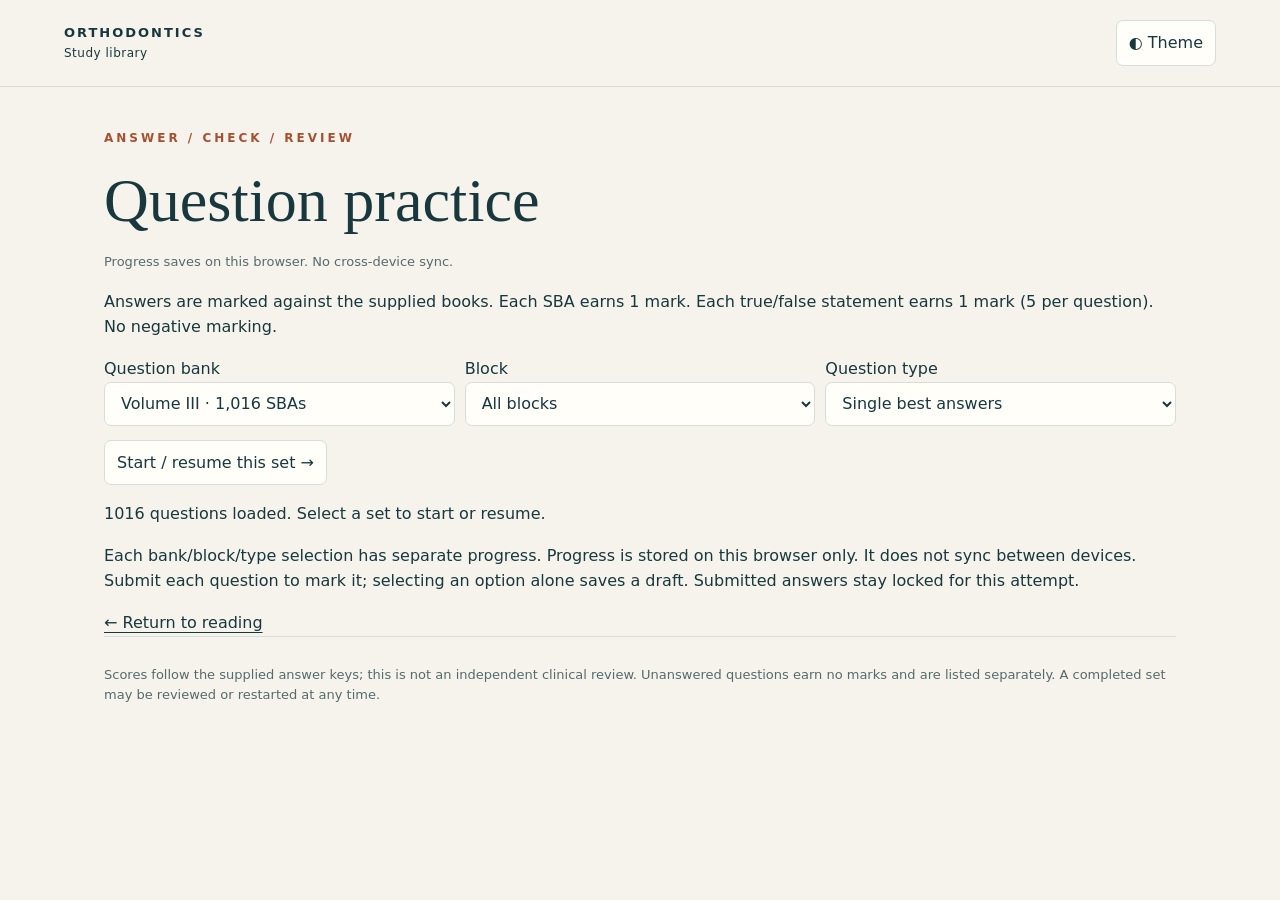
==== quiz.html @ 8028c9a7 "Add files via upload" ====
<!doctype html><html lang="en"><head><meta charset="utf-8"><meta name="viewport" content="width=device-width,initial-scale=1"><title>Orthodontics • Question practice</title><link rel="stylesheet" href="style.css?v=3"><link rel="stylesheet" href="quiz.css?v=3"><script defer src="quiz-engine.js?v=3"></script><script defer src="quiz.js?v=3"></script></head><body><header><a class="brand" href="index.html">ORTHODONTICS <span>Study library</span></a><button id="theme" aria-label="Toggle dark mode">◐ Theme</button></header><main><p class="eyebrow">ANSWER / CHECK / REVIEW</p><h1>Question practice</h1><p id="save-status" role="status"></p><p id="warning" role="alert" hidden></p><section id="setup"><p>Answers are marked against the supplied books. Each SBA earns 1 mark. Each true/false statement earns 1 mark (5 per question). No negative marking.</p><div class="tools"><label for="bank">Question bank<select id="bank"><option value="volume-3">Volume III · 1,016 SBAs</option><option value="volume-4">Volume IV · 768 SBAs + 255 true/false</option></select></label><label for="block">Block<select id="block"><option value="all">All blocks</option></select></label><label for="type">Question type<select id="type"><option value="sba">Single best answers</option><option value="all">All question types</option><option value="tf">True/false only</option></select></label></div><button id="start">Start / resume this set →</button><p id="setup-message" role="status"></p><p>Each bank/block/type selection has separate progress. Progress is stored on this browser only. It does not sync between devices. Submit each question to mark it; selecting an option alone saves a draft. Submitted answers stay locked for this attempt.</p><a href="index.html">← Return to reading</a></section><section id="practice" hidden><div class="toolbar"><button id="sets">← Choose set</button><button id="results">Results / review</button><button id="export">Download progress backup</button></div><h2 id="set-title"></h2><div id="metrics" aria-live="polite"></div><progress id="progress" max="100" value="0" aria-label="Question completion"></progress><div id="question-view"><div class="pagebar"><button id="previous">← Previous</button><label>Question in set <input id="position" type="number" min="1"></label><button id="jump">Go</button><span id="position-total"></span><button id="next">Next →</button></div><article><p id="question-label" class="eyebrow"></p><h2 id="stem"></h2><form id="answer-form"><div id="options"></div><button id="submit">Submit answer</button></form><div id="feedback" aria-live="polite"></div><div class="tools"><a id="source" target="_blank" rel="noopener">Source question ↗</a><a id="explanation-source" target="_blank" rel="noopener" hidden>Source explanation ↗</a></div></article><div class="tools"><button id="unanswered">Next unanswered →</button><button id="finish">Finish / view results</button></div><p id="message" role="status"></p></div><section id="review" hidden><h2>Results and review</h2><p id="review-summary"></p><div class="tools"><button id="back-question">Return to questions</button><select id="review-filter" aria-label="Review filter"><option value="all">All questions</option><option value="incorrect">Incorrect / partly correct</option><option value="unanswered">Unanswered / drafts</option><option value="correct">Fully correct</option></select><button id="new-attempt">New attempt for this set</button></div><div id="reset-confirm" hidden><p>This clears the saved answers for this set only. Download a backup first if you want to keep them.</p><button id="reset-yes">Clear this set and start again</button><button id="reset-no">Cancel</button></div><div id="review-list"></div></section></section><footer>Scores follow the supplied answer keys; this is not an independent clinical review. Unanswered questions earn no marks and are listed separately. A completed set may be reviewed or restarted at any time.</footer></main></body></html>
---- style.css ----
:root{--bg:#f5f3ec;--paper:#fffef9;--ink:#18383d;--muted:#566b6c;--line:#d5ded9;--accent:#a55131;--fs:19px}*{box-sizing:border-box}body{margin:0;background:var(--bg);color:var(--ink);font-family:system-ui,-apple-system,sans-serif;line-height:1.6}body.dark{--bg:#15272a;--paper:#203438;--ink:#e4ece7;--muted:#b1c5c4;--line:#41585b;--accent:#ffb18e}header{padding:20px 5%;display:flex;justify-content:space-between;align-items:center;border-bottom:1px solid var(--line)}a{color:inherit;text-underline-offset:4px}.brand{text-decoration:none;letter-spacing:2px;font-size:13px;font-weight:800}.brand span{display:block;font-size:12px;font-weight:400;letter-spacing:.5px}main{max-width:1120px;margin:auto;padding:30px 24px}.hero{padding:40px 0 52px}.eyebrow{letter-spacing:3px;font-size:12px;color:var(--accent);font-weight:750}h1{font-family:Georgia,serif;font-size:clamp(36px,6vw,62px);line-height:1.1;font-weight:400;margin:18px 0}.hero p:not(.eyebrow),footer,#hint{color:var(--muted)}.cards{display:grid;grid-template-columns:repeat(2,1fr);gap:18px}.card{background:var(--paper);border:1px solid var(--line);padding:28px;text-decoration:none;border-radius:12px}.card:hover{border-color:var(--accent)}.card .number{color:var(--accent);font-family:Georgia,serif;font-size:34px}.card h2{font-size:23px;line-height:1.3;margin:14px 0}.card p{color:var(--muted)}.card strong{font-size:14px}button,select,input{font:inherit;color:var(--ink);background:var(--paper);border:1px solid var(--line);border-radius:7px;padding:9px 12px;min-height:44px}button,a,select{touch-action:manipulation}button{cursor:pointer}button:disabled{opacity:.4;cursor:default}button:focus-visible,a:focus-visible,input:focus-visible,select:focus-visible{outline:3px solid var(--accent);outline-offset:3px}.saved{margin:36px 0}footer{padding:28px 0;font-size:13px;border-top:1px solid var(--line)}#reader{max-width:1000px}.toolbar,.tools,.pagebar{display:flex;align-items:center;gap:10px;margin-bottom:14px;flex-wrap:wrap}.toolbar select{flex:1;min-width:180px}.tools select{flex:1;min-width:180px;max-width:100%}.tools a{padding:9px}.pagebar{justify-content:space-between;margin:20px 0}#page{width:80px}#searchform{display:flex;gap:10px}#query{flex:1;min-width:0}#hint{font-size:12px}article{background:var(--paper);border:1px solid var(--line);border-radius:12px;padding:clamp(18px,4vw,46px);font-size:var(--fs);overflow-wrap:anywhere}article p{white-space:pre-line;margin:0 0 1.1em}article img{display:block;width:100%;height:auto}article.original{padding:0;background:white;overflow:hidden}#results{max-height:340px;overflow:auto}#results a,.saved a{display:block;padding:10px;border-bottom:1px solid var(--line)}#status{font-size:13px;color:var(--muted);padding:8px}#bottomnext{display:block;margin:20px auto}body.dark article.original{background:white} [hidden]{display:none!important}@media(max-width:600px){main{padding:18px 14px}.cards{grid-template-columns:1fr}.hero{padding:22px 0 30px}.card{padding:22px}header{padding:14px}.toolbar a{width:100%}.toolbar select{width:70%;min-width:0;font-size:14px}.tools select{width:100%;flex-basis:100%}.pagebar{gap:5px;font-size:13px}.pagebar button{padding:8px}#page{width:61px}article{line-height:1.7}#theme{font-size:13px}}

.practice-link{display:inline-block;padding:14px 20px;border-radius:8px;background:var(--ink);color:var(--bg);text-decoration:none;font-weight:650;margin-bottom:20px}
---- quiz.css ----
label select{display:block;max-width:100%;width:100%}#setup .tools>label{flex:1;min-width:210px}#practice h2{font-size:22px}#metrics{display:grid;grid-template-columns:repeat(3,1fr);gap:10px}#metrics div{background:var(--paper);border:1px solid var(--line);padding:15px;border-radius:8px}#metrics strong{display:block;font-size:24px}progress{width:100%;height:18px;margin:18px 0;accent-color:var(--accent)}.option{display:flex;align-items:flex-start;gap:12px;border:1px solid var(--line);border-radius:8px;padding:14px;margin:10px 0;cursor:pointer}.option input{min-height:24px;width:24px;flex-shrink:0;margin-top:4px;accent-color:var(--accent)}.option:has(input:checked){border-color:var(--accent);background:var(--bg)}fieldset{border:1px solid var(--line);border-radius:8px;margin:12px 0;padding:14px}fieldset label{display:inline-flex;align-items:center;gap:8px;margin-right:20px;min-height:44px}fieldset input{width:22px;min-height:22px}#feedback{border-top:1px solid var(--line);margin-top:18px;padding-top:12px}#feedback:empty{display:none}#review-list button{display:block;width:100%;text-align:left;margin:8px 0}#position{width:85px}#warning{background:#fff0dc;color:#693300;padding:14px;border:1px solid #b67a32;border-radius:8px}#save-status{font-size:13px;color:var(--muted)}#stem{line-height:1.5;font-weight:500}#reset-confirm{padding:18px;border:2px solid var(--accent);margin:16px 0}#review-list{max-height:65vh;overflow:auto}#practice .tools{margin-top:18px}#message:empty{display:none}@media(max-width:600px){#metrics{grid-template-columns:1fr}#metrics div{padding:10px}#metrics strong{display:inline;font-size:20px;margin-right:8px}.option{padding:12px}fieldset{padding:10px}#practice .pagebar{font-size:12px}#position{width:60px}#question-view article{padding:16px}}
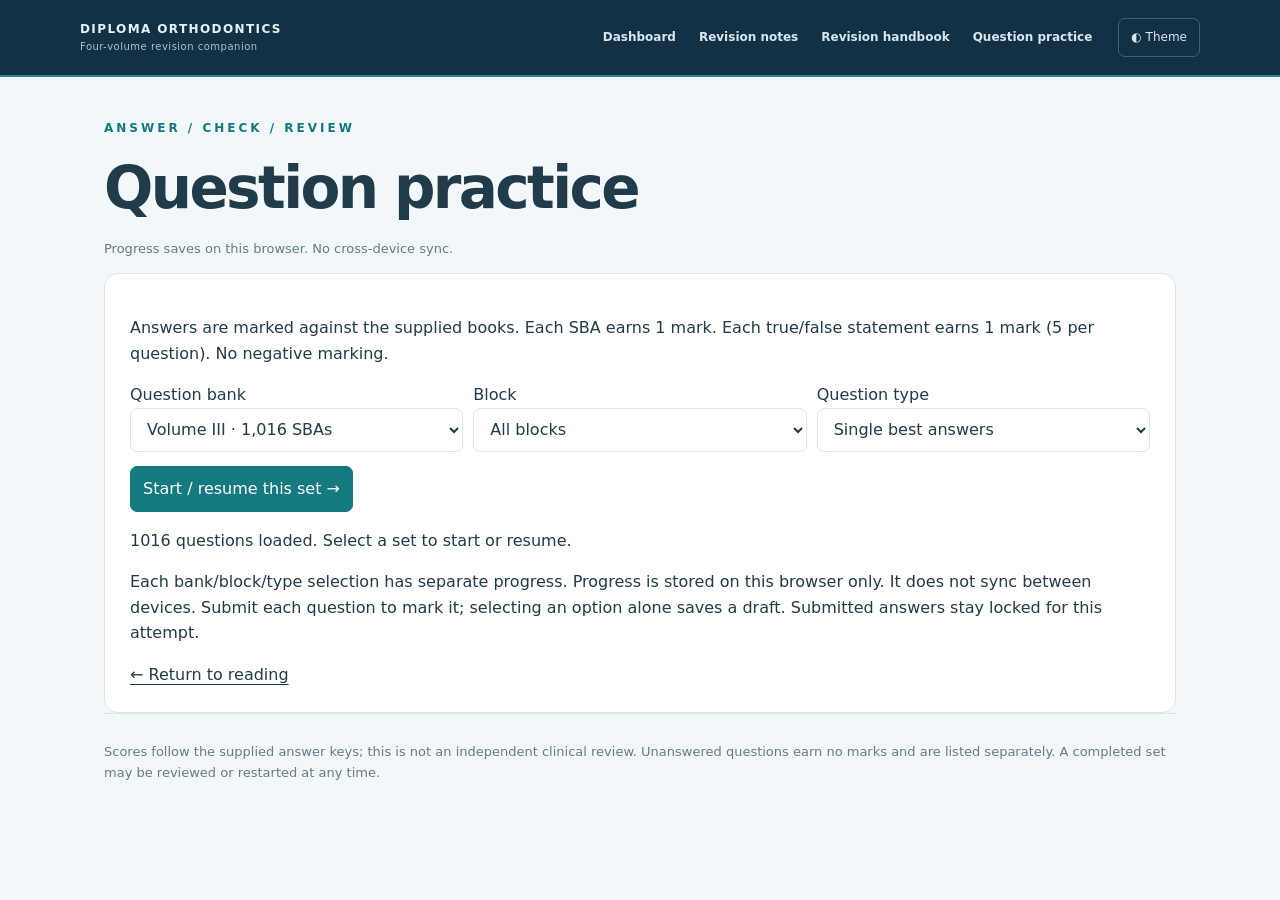
==== commit e9f4a808: "Add files via upload" ====
--- a/quiz.html
+++ b/quiz.html
@@ -1 +1 @@
-<!doctype html><html lang="en"><head><meta charset="utf-8"><meta name="viewport" content="width=device-width,initial-scale=1"><title>Orthodontics • Question practice</title><link rel="stylesheet" href="style.css?v=3"><link rel="stylesheet" href="quiz.css?v=3"><script defer src="quiz-engine.js?v=3"></script><script defer src="quiz.js?v=3"></script></head><body><header><a class="brand" href="index.html">ORTHODONTICS <span>Study library</span></a><button id="theme" aria-label="Toggle dark mode">◐ Theme</button></header><main><p class="eyebrow">ANSWER / CHECK / REVIEW</p><h1>Question practice</h1><p id="save-status" role="status"></p><p id="warning" role="alert" hidden></p><section id="setup"><p>Answers are marked against the supplied books. Each SBA earns 1 mark. Each true/false statement earns 1 mark (5 per question). No negative marking.</p><div class="tools"><label for="bank">Question bank<select id="bank"><option value="volume-3">Volume III · 1,016 SBAs</option><option value="volume-4">Volume IV · 768 SBAs + 255 true/false</option></select></label><label for="block">Block<select id="block"><option value="all">All blocks</option></select></label><label for="type">Question type<select id="type"><option value="sba">Single best answers</option><option value="all">All question types</option><option value="tf">True/false only</option></select></label></div><button id="start">Start / resume this set →</button><p id="setup-message" role="status"></p><p>Each bank/block/type selection has separate progress. Progress is stored on this browser only. It does not sync between devices. Submit each question to mark it; selecting an option alone saves a draft. Submitted answers stay locked for this attempt.</p><a href="index.html">← Return to reading</a></section><section id="practice" hidden><div class="toolbar"><button id="sets">← Choose set</button><button id="results">Results / review</button><button id="export">Download progress backup</button></div><h2 id="set-title"></h2><div id="metrics" aria-live="polite"></div><progress id="progress" max="100" value="0" aria-label="Question completion"></progress><div id="question-view"><div class="pagebar"><button id="previous">← Previous</button><label>Question in set <input id="position" type="number" min="1"></label><button id="jump">Go</button><span id="position-total"></span><button id="next">Next →</button></div><article><p id="question-label" class="eyebrow"></p><h2 id="stem"></h2><form id="answer-form"><div id="options"></div><button id="submit">Submit answer</button></form><div id="feedback" aria-live="polite"></div><div class="tools"><a id="source" target="_blank" rel="noopener">Source question ↗</a><a id="explanation-source" target="_blank" rel="noopener" hidden>Source explanation ↗</a></div></article><div class="tools"><button id="unanswered">Next unanswered →</button><button id="finish">Finish / view results</button></div><p id="message" role="status"></p></div><section id="review" hidden><h2>Results and review</h2><p id="review-summary"></p><div class="tools"><button id="back-question">Return to questions</button><select id="review-filter" aria-label="Review filter"><option value="all">All questions</option><option value="incorrect">Incorrect / partly correct</option><option value="unanswered">Unanswered / drafts</option><option value="correct">Fully correct</option></select><button id="new-attempt">New attempt for this set</button></div><div id="reset-confirm" hidden><p>This clears the saved answers for this set only. Download a backup first if you want to keep them.</p><button id="reset-yes">Clear this set and start again</button><button id="reset-no">Cancel</button></div><div id="review-list"></div></section></section><footer>Scores follow the supplied answer keys; this is not an independent clinical review. Unanswered questions earn no marks and are listed separately. A completed set may be reviewed or restarted at any time.</footer></main></body></html>
+<!doctype html><html lang="en"><head><meta charset="utf-8"><meta name="viewport" content="width=device-width,initial-scale=1"><title>Orthodontics • Question practice</title><link rel="stylesheet" href="style.css?v=4"><link rel="stylesheet" href="quiz.css?v=4"><script defer src="quiz-engine.js?v=4"></script><script defer src="quiz.js?v=4"></script></head><body><header><a class="brand" href="index.html">DIPLOMA ORTHODONTICS <span>Four-volume revision companion</span></a><nav aria-label="Main navigation"><a href="index.html#home">Dashboard</a><a href="index.html#volume-1/1">Revision notes</a><a href="index.html#volume-2/1">Revision handbook</a><a href="quiz.html">Question practice</a></nav><button id="theme" aria-label="Toggle dark mode">◐ Theme</button></header><main><p class="eyebrow">ANSWER / CHECK / REVIEW</p><h1>Question practice</h1><p id="save-status" role="status"></p><p id="warning" role="alert" hidden></p><section id="setup"><p>Answers are marked against the supplied books. Each SBA earns 1 mark. Each true/false statement earns 1 mark (5 per question). No negative marking.</p><div class="tools"><label for="bank">Question bank<select id="bank"><option value="volume-3">Volume III · 1,016 SBAs</option><option value="volume-4">Volume IV · 768 SBAs + 255 true/false</option></select></label><label for="block">Block<select id="block"><option value="all">All blocks</option></select></label><label for="type">Question type<select id="type"><option value="sba">Single best answers</option><option value="all">All question types</option><option value="tf">True/false only</option></select></label></div><button id="start">Start / resume this set →</button><p id="setup-message" role="status"></p><p>Each bank/block/type selection has separate progress. Progress is stored on this browser only. It does not sync between devices. Submit each question to mark it; selecting an option alone saves a draft. Submitted answers stay locked for this attempt.</p><a href="index.html">← Return to reading</a></section><section id="practice" hidden><div class="toolbar"><button id="sets">← Choose set</button><button id="results">Results / review</button><button id="export">Download progress backup</button></div><h2 id="set-title"></h2><div id="metrics" aria-live="polite"></div><progress id="progress" max="100" value="0" aria-label="Question completion"></progress><div id="question-view"><div class="pagebar"><button id="previous">← Previous</button><label>Question in set <input id="position" type="number" min="1"></label><button id="jump">Go</button><span id="position-total"></span><button id="next">Next →</button></div><article><p id="question-label" class="eyebrow"></p><h2 id="stem"></h2><form id="answer-form"><div id="options"></div><button id="submit">Submit answer</button></form><div id="feedback" aria-live="polite"></div><div class="tools"><a id="source" target="_blank" rel="noopener">Source question ↗</a><a id="explanation-source" target="_blank" rel="noopener" hidden>Source explanation ↗</a></div></article><div class="tools"><button id="unanswered">Next unanswered →</button><button id="finish">Finish / view results</button></div><p id="message" role="status"></p></div><section id="review" hidden><h2>Results and review</h2><p id="review-summary"></p><div class="tools"><button id="back-question">Return to questions</button><select id="review-filter" aria-label="Review filter"><option value="all">All questions</option><option value="incorrect">Incorrect / partly correct</option><option value="unanswered">Unanswered / drafts</option><option value="correct">Fully correct</option></select><button id="new-attempt">New attempt for this set</button></div><div id="reset-confirm" hidden><p>This clears the saved answers for this set only. Download a backup first if you want to keep them.</p><button id="reset-yes">Clear this set and start again</button><button id="reset-no">Cancel</button></div><div id="review-list"></div></section></section><footer>Scores follow the supplied answer keys; this is not an independent clinical review. Unanswered questions earn no marks and are listed separately. A completed set may be reviewed or restarted at any time.</footer></main></body></html>
--- a/style.css
+++ b/style.css
@@ -1,3 +1,6 @@
 :root{--bg:#f5f3ec;--paper:#fffef9;--ink:#18383d;--muted:#566b6c;--line:#d5ded9;--accent:#a55131;--fs:19px}*{box-sizing:border-box}body{margin:0;background:var(--bg);color:var(--ink);font-family:system-ui,-apple-system,sans-serif;line-height:1.6}body.dark{--bg:#15272a;--paper:#203438;--ink:#e4ece7;--muted:#b1c5c4;--line:#41585b;--accent:#ffb18e}header{padding:20px 5%;display:flex;justify-content:space-between;align-items:center;border-bottom:1px solid var(--line)}a{color:inherit;text-underline-offset:4px}.brand{text-decoration:none;letter-spacing:2px;font-size:13px;font-weight:800}.brand span{display:block;font-size:12px;font-weight:400;letter-spacing:.5px}main{max-width:1120px;margin:auto;padding:30px 24px}.hero{padding:40px 0 52px}.eyebrow{letter-spacing:3px;font-size:12px;color:var(--accent);font-weight:750}h1{font-family:Georgia,serif;font-size:clamp(36px,6vw,62px);line-height:1.1;font-weight:400;margin:18px 0}.hero p:not(.eyebrow),footer,#hint{color:var(--muted)}.cards{display:grid;grid-template-columns:repeat(2,1fr);gap:18px}.card{background:var(--paper);border:1px solid var(--line);padding:28px;text-decoration:none;border-radius:12px}.card:hover{border-color:var(--accent)}.card .number{color:var(--accent);font-family:Georgia,serif;font-size:34px}.card h2{font-size:23px;line-height:1.3;margin:14px 0}.card p{color:var(--muted)}.card strong{font-size:14px}button,select,input{font:inherit;color:var(--ink);background:var(--paper);border:1px solid var(--line);border-radius:7px;padding:9px 12px;min-height:44px}button,a,select{touch-action:manipulation}button{cursor:pointer}button:disabled{opacity:.4;cursor:default}button:focus-visible,a:focus-visible,input:focus-visible,select:focus-visible{outline:3px solid var(--accent);outline-offset:3px}.saved{margin:36px 0}footer{padding:28px 0;font-size:13px;border-top:1px solid var(--line)}#reader{max-width:1000px}.toolbar,.tools,.pagebar{display:flex;align-items:center;gap:10px;margin-bottom:14px;flex-wrap:wrap}.toolbar select{flex:1;min-width:180px}.tools select{flex:1;min-width:180px;max-width:100%}.tools a{padding:9px}.pagebar{justify-content:space-between;margin:20px 0}#page{width:80px}#searchform{display:flex;gap:10px}#query{flex:1;min-width:0}#hint{font-size:12px}article{background:var(--paper);border:1px solid var(--line);border-radius:12px;padding:clamp(18px,4vw,46px);font-size:var(--fs);overflow-wrap:anywhere}article p{white-space:pre-line;margin:0 0 1.1em}article img{display:block;width:100%;height:auto}article.original{padding:0;background:white;overflow:hidden}#results{max-height:340px;overflow:auto}#results a,.saved a{display:block;padding:10px;border-bottom:1px solid var(--line)}#status{font-size:13px;color:var(--muted);padding:8px}#bottomnext{display:block;margin:20px auto}body.dark article.original{background:white} [hidden]{display:none!important}@media(max-width:600px){main{padding:18px 14px}.cards{grid-template-columns:1fr}.hero{padding:22px 0 30px}.card{padding:22px}header{padding:14px}.toolbar a{width:100%}.toolbar select{width:70%;min-width:0;font-size:14px}.tools select{width:100%;flex-basis:100%}.pagebar{gap:5px;font-size:13px}.pagebar button{padding:8px}#page{width:61px}article{line-height:1.7}#theme{font-size:13px}}
 
 .practice-link{display:inline-block;padding:14px 20px;border-radius:8px;background:var(--ink);color:var(--bg);text-decoration:none;font-weight:650;margin-bottom:20px}
+
+/* FPros reference: navy navigation, teal actions and resource dashboard. */
+:root{--bg:#f2f7f9;--paper:#fff;--ink:#203b49;--muted:#667c87;--line:#dce6e9;--accent:#147a80}header{background:#123145;border-bottom:2px solid #278a91;gap:18px;padding:18px max(24px,calc((100% - 1120px)/2));flex-wrap:wrap}.brand{color:#e5f3f7;font-size:12px;letter-spacing:1.4px;white-space:nowrap}.brand span{color:#abc5d0;font-size:10px}header nav{display:flex;gap:7px;flex-wrap:wrap;margin-left:auto}header nav a{color:#d8e7ed;font-size:12px;font-weight:650;text-decoration:none;padding:8px;border-radius:7px}header nav a:hover{background:#2a5064}#theme{font-size:12px;min-height:36px;background:transparent;color:#d8e7ed;border-color:#416276}h1{font-family:inherit;font-weight:750;letter-spacing:-.045em;font-size:clamp(34px,5.2vw,58px);line-height:1.12}.accent{color:var(--accent)}.hero{max-width:940px;padding:35px 0 40px}.hero>p:not(.eyebrow){max-width:760px;font-size:17px}.hero-actions{display:flex;gap:12px;flex-wrap:wrap;margin:26px 0 14px}.hero-actions a{margin:0}.practice-link{background:var(--accent);color:white;font-size:14px}.secondary-link{display:inline-block;text-decoration:none;padding:14px 20px;border:1px solid var(--line);border-radius:8px;background:var(--paper);font-weight:650;font-size:14px}.card{box-shadow:0 8px 25px #12314506;border-radius:14px;display:flex;flex-direction:column}.card strong{margin-top:auto;color:var(--accent)}.card .number{font-family:inherit;font-weight:800;font-size:15px}.card h2{font-size:23px}.muted,.small{color:var(--muted)}.small{font-size:13px}.dashboard-progress{background:var(--paper);border:1px solid var(--line);padding:28px;border-radius:14px;margin-top:30px}.dashboard-progress h2{margin:8px 0;font-size:26px}.dashboard-progress progress{width:100%;height:12px;accent-color:var(--accent)}#last-set{margin:14px 0;color:var(--muted)}#setup{background:var(--paper);border:1px solid var(--line);border-radius:14px;padding:25px}#start,#submit{background:var(--accent);color:#fff;border-color:var(--accent)}body.dark{--accent:#79cdd0}@media(max-width:700px){header{padding:16px;gap:12px}header nav{order:3;margin:0;width:100%}header nav a{font-size:11px;padding:7px}#theme{margin-left:auto}.hero{padding:18px 0 30px}.hero-actions{flex-direction:column}.hero-actions a{text-align:center}.dashboard-progress{padding:20px}#setup{padding:18px}}
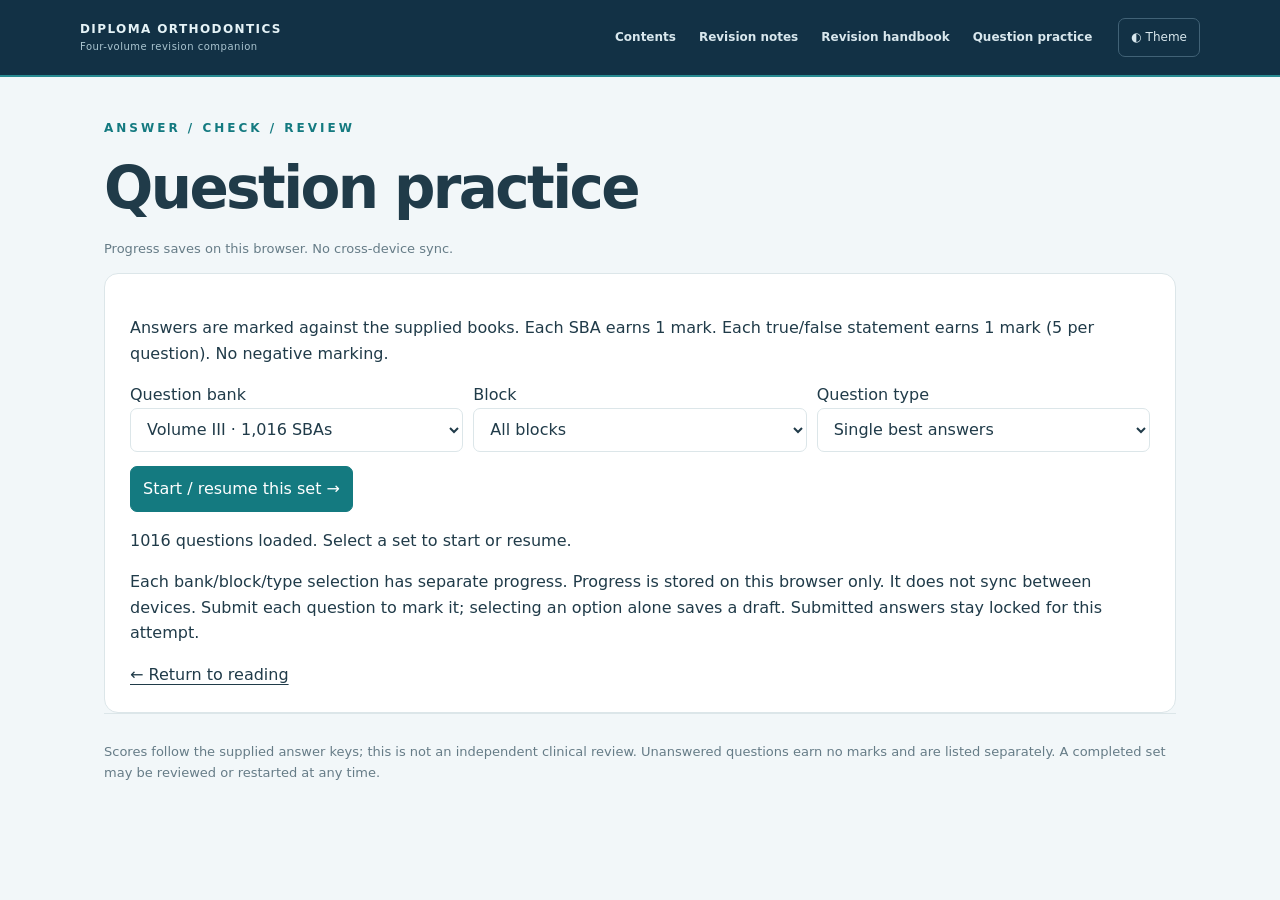
==== commit b35e96f2: "Add files via upload" ====
--- a/quiz.html
+++ b/quiz.html
@@ -1 +1 @@
-<!doctype html><html lang="en"><head><meta charset="utf-8"><meta name="viewport" content="width=device-width,initial-scale=1"><title>Orthodontics • Question practice</title><link rel="stylesheet" href="style.css?v=4"><link rel="stylesheet" href="quiz.css?v=4"><script defer src="quiz-engine.js?v=4"></script><script defer src="quiz.js?v=4"></script></head><body><header><a class="brand" href="index.html">DIPLOMA ORTHODONTICS <span>Four-volume revision companion</span></a><nav aria-label="Main navigation"><a href="index.html#home">Dashboard</a><a href="index.html#volume-1/1">Revision notes</a><a href="index.html#volume-2/1">Revision handbook</a><a href="quiz.html">Question practice</a></nav><button id="theme" aria-label="Toggle dark mode">◐ Theme</button></header><main><p class="eyebrow">ANSWER / CHECK / REVIEW</p><h1>Question practice</h1><p id="save-status" role="status"></p><p id="warning" role="alert" hidden></p><section id="setup"><p>Answers are marked against the supplied books. Each SBA earns 1 mark. Each true/false statement earns 1 mark (5 per question). No negative marking.</p><div class="tools"><label for="bank">Question bank<select id="bank"><option value="volume-3">Volume III · 1,016 SBAs</option><option value="volume-4">Volume IV · 768 SBAs + 255 true/false</option></select></label><label for="block">Block<select id="block"><option value="all">All blocks</option></select></label><label for="type">Question type<select id="type"><option value="sba">Single best answers</option><option value="all">All question types</option><option value="tf">True/false only</option></select></label></div><button id="start">Start / resume this set →</button><p id="setup-message" role="status"></p><p>Each bank/block/type selection has separate progress. Progress is stored on this browser only. It does not sync between devices. Submit each question to mark it; selecting an option alone saves a draft. Submitted answers stay locked for this attempt.</p><a href="index.html">← Return to reading</a></section><section id="practice" hidden><div class="toolbar"><button id="sets">← Choose set</button><button id="results">Results / review</button><button id="export">Download progress backup</button></div><h2 id="set-title"></h2><div id="metrics" aria-live="polite"></div><progress id="progress" max="100" value="0" aria-label="Question completion"></progress><div id="question-view"><div class="pagebar"><button id="previous">← Previous</button><label>Question in set <input id="position" type="number" min="1"></label><button id="jump">Go</button><span id="position-total"></span><button id="next">Next →</button></div><article><p id="question-label" class="eyebrow"></p><h2 id="stem"></h2><form id="answer-form"><div id="options"></div><button id="submit">Submit answer</button></form><div id="feedback" aria-live="polite"></div><div class="tools"><a id="source" target="_blank" rel="noopener">Source question ↗</a><a id="explanation-source" target="_blank" rel="noopener" hidden>Source explanation ↗</a></div></article><div class="tools"><button id="unanswered">Next unanswered →</button><button id="finish">Finish / view results</button></div><p id="message" role="status"></p></div><section id="review" hidden><h2>Results and review</h2><p id="review-summary"></p><div class="tools"><button id="back-question">Return to questions</button><select id="review-filter" aria-label="Review filter"><option value="all">All questions</option><option value="incorrect">Incorrect / partly correct</option><option value="unanswered">Unanswered / drafts</option><option value="correct">Fully correct</option></select><button id="new-attempt">New attempt for this set</button></div><div id="reset-confirm" hidden><p>This clears the saved answers for this set only. Download a backup first if you want to keep them.</p><button id="reset-yes">Clear this set and start again</button><button id="reset-no">Cancel</button></div><div id="review-list"></div></section></section><footer>Scores follow the supplied answer keys; this is not an independent clinical review. Unanswered questions earn no marks and are listed separately. A completed set may be reviewed or restarted at any time.</footer></main></body></html>
+<!doctype html><html lang="en"><head><meta charset="utf-8"><meta name="viewport" content="width=device-width,initial-scale=1"><title>Orthodontics • Question practice</title><link rel="stylesheet" href="style.css?v=4"><link rel="stylesheet" href="quiz.css?v=4"><script defer src="quiz-engine.js?v=4"></script><script defer src="quiz.js?v=4"></script></head><body><header><a class="brand" href="index.html">DIPLOMA ORTHODONTICS <span>Four-volume revision companion</span></a><nav aria-label="Main navigation"><a href="index.html#home">Contents</a><a href="index.html#volume-1/1">Revision notes</a><a href="index.html#volume-2/1">Revision handbook</a><a href="quiz.html">Question practice</a></nav><button id="theme" aria-label="Toggle dark mode">◐ Theme</button></header><main><p class="eyebrow">ANSWER / CHECK / REVIEW</p><h1>Question practice</h1><p id="save-status" role="status"></p><p id="warning" role="alert" hidden></p><section id="setup"><p>Answers are marked against the supplied books. Each SBA earns 1 mark. Each true/false statement earns 1 mark (5 per question). No negative marking.</p><div class="tools"><label for="bank">Question bank<select id="bank"><option value="volume-3">Volume III · 1,016 SBAs</option><option value="volume-4">Volume IV · 768 SBAs + 255 true/false</option></select></label><label for="block">Block<select id="block"><option value="all">All blocks</option></select></label><label for="type">Question type<select id="type"><option value="sba">Single best answers</option><option value="all">All question types</option><option value="tf">True/false only</option></select></label></div><button id="start">Start / resume this set →</button><p id="setup-message" role="status"></p><p>Each bank/block/type selection has separate progress. Progress is stored on this browser only. It does not sync between devices. Submit each question to mark it; selecting an option alone saves a draft. Submitted answers stay locked for this attempt.</p><a href="index.html">← Return to reading</a></section><section id="practice" hidden><div class="toolbar"><button id="sets">← Choose set</button><button id="results">Results / review</button><button id="export">Download progress backup</button></div><h2 id="set-title"></h2><div id="metrics" aria-live="polite"></div><progress id="progress" max="100" value="0" aria-label="Question completion"></progress><div id="question-view"><div class="pagebar"><button id="previous">← Previous</button><label>Question in set <input id="position" type="number" min="1"></label><button id="jump">Go</button><span id="position-total"></span><button id="next">Next →</button></div><article><p id="question-label" class="eyebrow"></p><h2 id="stem"></h2><form id="answer-form"><div id="options"></div><button id="submit">Submit answer</button></form><div id="feedback" aria-live="polite"></div><div class="tools"><a id="source" target="_blank" rel="noopener">Source question ↗</a><a id="explanation-source" target="_blank" rel="noopener" hidden>Source explanation ↗</a></div></article><div class="tools"><button id="unanswered">Next unanswered →</button><button id="finish">Finish / view results</button></div><p id="message" role="status"></p></div><section id="review" hidden><h2>Results and review</h2><p id="review-summary"></p><div class="tools"><button id="back-question">Return to questions</button><select id="review-filter" aria-label="Review filter"><option value="all">All questions</option><option value="incorrect">Incorrect / partly correct</option><option value="unanswered">Unanswered / drafts</option><option value="correct">Fully correct</option></select><button id="new-attempt">New attempt for this set</button></div><div id="reset-confirm" hidden><p>This clears the saved answers for this set only. Download a backup first if you want to keep them.</p><button id="reset-yes">Clear this set and start again</button><button id="reset-no">Cancel</button></div><div id="review-list"></div></section></section><footer>Scores follow the supplied answer keys; this is not an independent clinical review. Unanswered questions earn no marks and are listed separately. A completed set may be reviewed or restarted at any time.</footer></main></body></html>
--- a/style.css
+++ b/style.css
@@ -4,3 +4,7 @@
 
 /* FPros reference: navy navigation, teal actions and resource dashboard. */
 :root{--bg:#f2f7f9;--paper:#fff;--ink:#203b49;--muted:#667c87;--line:#dce6e9;--accent:#147a80}header{background:#123145;border-bottom:2px solid #278a91;gap:18px;padding:18px max(24px,calc((100% - 1120px)/2));flex-wrap:wrap}.brand{color:#e5f3f7;font-size:12px;letter-spacing:1.4px;white-space:nowrap}.brand span{color:#abc5d0;font-size:10px}header nav{display:flex;gap:7px;flex-wrap:wrap;margin-left:auto}header nav a{color:#d8e7ed;font-size:12px;font-weight:650;text-decoration:none;padding:8px;border-radius:7px}header nav a:hover{background:#2a5064}#theme{font-size:12px;min-height:36px;background:transparent;color:#d8e7ed;border-color:#416276}h1{font-family:inherit;font-weight:750;letter-spacing:-.045em;font-size:clamp(34px,5.2vw,58px);line-height:1.12}.accent{color:var(--accent)}.hero{max-width:940px;padding:35px 0 40px}.hero>p:not(.eyebrow){max-width:760px;font-size:17px}.hero-actions{display:flex;gap:12px;flex-wrap:wrap;margin:26px 0 14px}.hero-actions a{margin:0}.practice-link{background:var(--accent);color:white;font-size:14px}.secondary-link{display:inline-block;text-decoration:none;padding:14px 20px;border:1px solid var(--line);border-radius:8px;background:var(--paper);font-weight:650;font-size:14px}.card{box-shadow:0 8px 25px #12314506;border-radius:14px;display:flex;flex-direction:column}.card strong{margin-top:auto;color:var(--accent)}.card .number{font-family:inherit;font-weight:800;font-size:15px}.card h2{font-size:23px}.muted,.small{color:var(--muted)}.small{font-size:13px}.dashboard-progress{background:var(--paper);border:1px solid var(--line);padding:28px;border-radius:14px;margin-top:30px}.dashboard-progress h2{margin:8px 0;font-size:26px}.dashboard-progress progress{width:100%;height:12px;accent-color:var(--accent)}#last-set{margin:14px 0;color:var(--muted)}#setup{background:var(--paper);border:1px solid var(--line);border-radius:14px;padding:25px}#start,#submit{background:var(--accent);color:#fff;border-color:var(--accent)}body.dark{--accent:#79cdd0}@media(max-width:700px){header{padding:16px;gap:12px}header nav{order:3;margin:0;width:100%}header nav a{font-size:11px;padding:7px}#theme{margin-left:auto}.hero{padding:18px 0 30px}.hero-actions{flex-direction:column}.hero-actions a{text-align:center}.dashboard-progress{padding:20px}#setup{padding:18px}}
+
+#page-viewport{overflow:auto;padding:4px;background:#dfe7eb;border-radius:12px}#content.original-page{padding:0;max-width:none;min-width:50%;margin:0 auto;background:white;border:0;border-radius:0}#content.original-page img{display:block;width:100%;height:auto}body.dark #page-viewport{background:#101f25}#view-mode{border-color:var(--accent);color:var(--accent)}
+
+.chapter-directory{margin:36px 0}.chapter-directory>input{width:100%;margin:6px 0}.chapter-volume{background:var(--paper);border:1px solid var(--line);border-radius:12px;margin:12px 0}.chapter-volume summary{padding:20px;font-weight:700;cursor:pointer}.chapter-volume summary span{font-size:12px;color:var(--muted);margin-left:12px}.chapter-items{padding:0 20px 16px}.chapter-items a{display:flex;justify-content:space-between;gap:18px;text-decoration:none;padding:12px 0;border-top:1px solid var(--line)}.chapter-items a:hover{color:var(--accent)}.chapter-items small{white-space:nowrap;color:var(--accent)}
